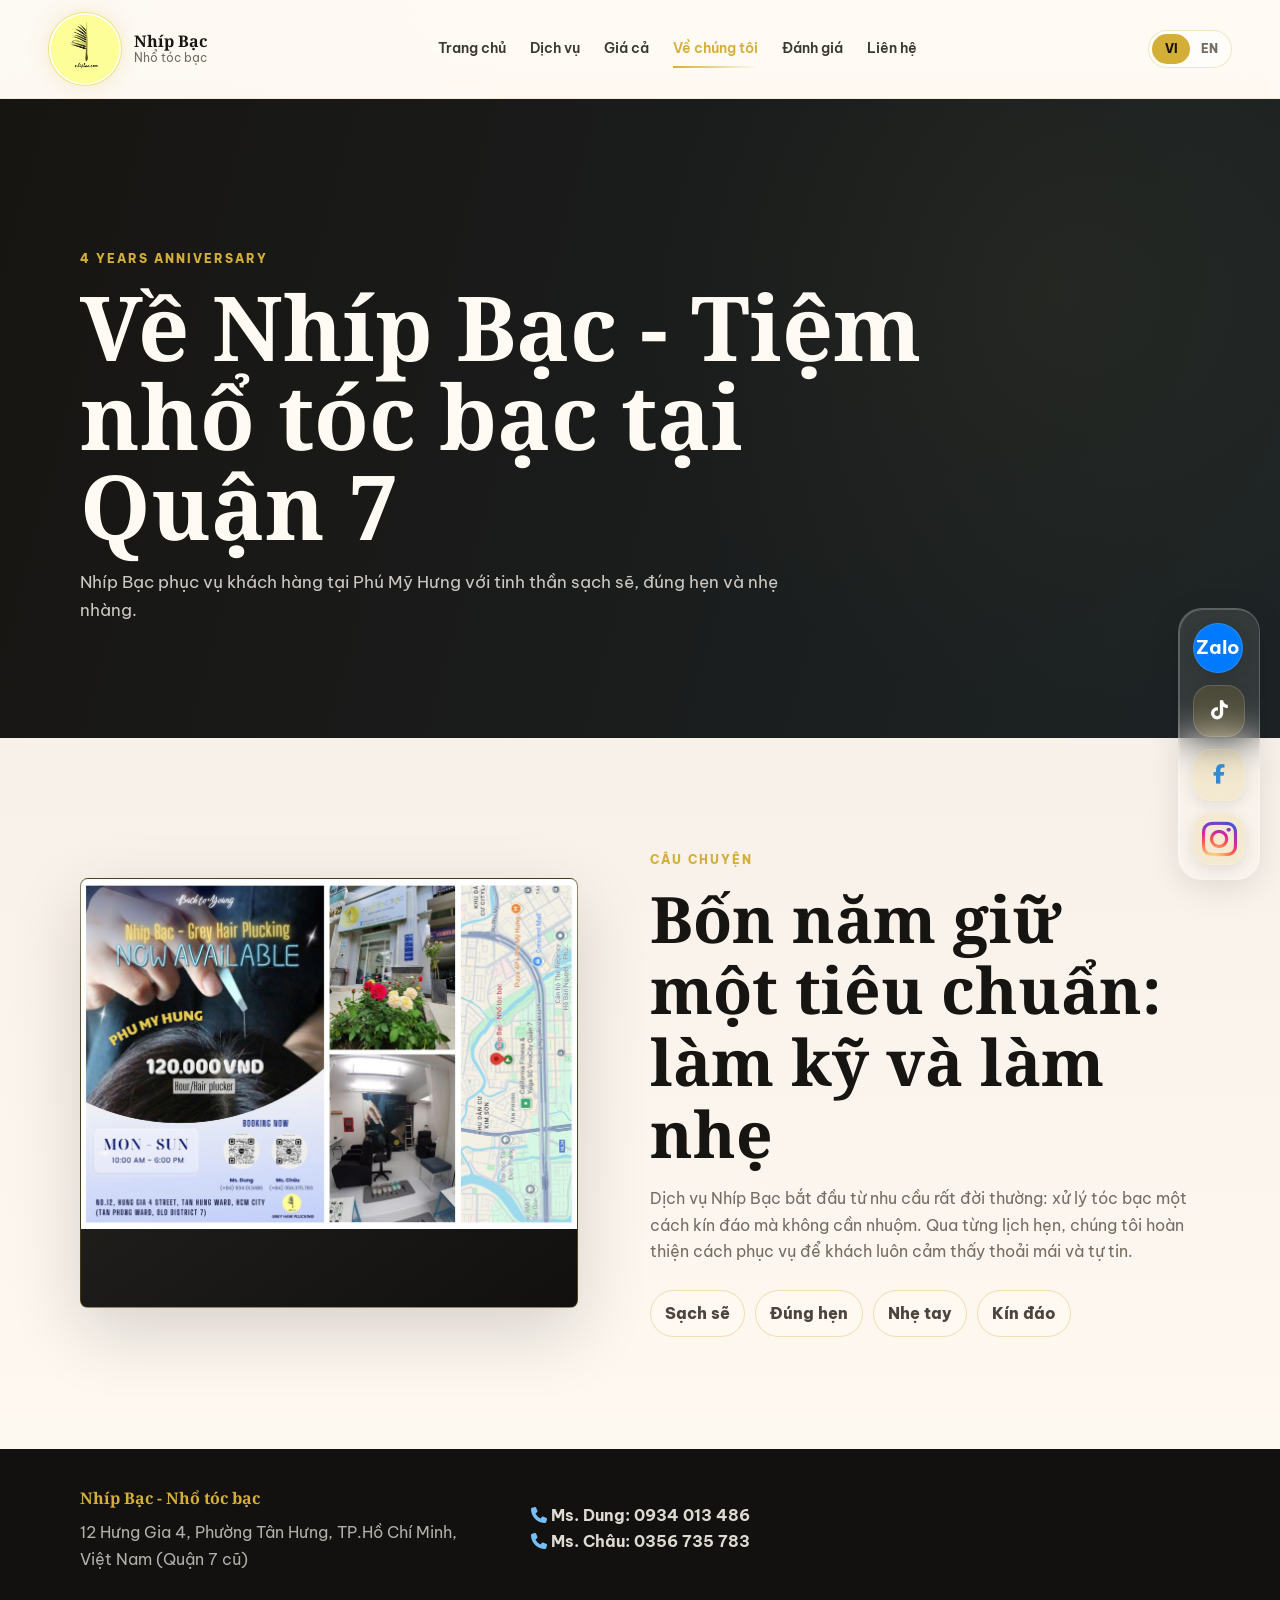
==== about.html @ fa234e80 "add technical SEO Foudation" ====
<!DOCTYPE html>
<html lang="vi">
  <head>
    <meta charset="UTF-8" />
    <meta name="viewport" content="width=device-width, initial-scale=1.0" />
    <title>Nhíp Bạc - Tiệm nhổ tóc bạc tại Phú Mỹ Hưng</title>
    <link rel="icon" type="image/jpg" href="./assets/nhip-bac-images/logo.jpg">

    <meta name="description" content="Câu chuyện 4 năm của Nhíp Bạc - Grey Hair Plucking tại Phú Mỹ Hưng, Quận 7." />
    <link rel="canonical" href="https://nhipbac.com/about.html" />
    <meta property="og:type" content="website" /><meta property="og:locale" content="vi_VN" /><meta property="og:title" content="Nhíp Bạc - Tiệm nhổ tóc bạc tại Phú Mỹ Hưng" /><meta property="og:description" content="Tìm hiểu về Nhíp Bạc, tiệm nhổ tóc bạc thủ công, riêng tư và nhẹ nhàng tại Quận 7." /><meta property="og:url" content="https://nhipbac.com/about.html" /><meta property="og:image" content="https://nhipbac.com/assets/nhip-bac-images/4-nam-nhip-bac.jpg" /><meta name="twitter:card" content="summary_large_image" />
    <link rel="preconnect" href="https://fonts.googleapis.com" />
    <link rel="preconnect" href="https://fonts.gstatic.com" crossorigin />
    <link href="https://fonts.googleapis.com/css2?family=Be+Vietnam+Pro:wght@400;500;600;700;800&family=Noto+Serif:wght@600;700;800&display=swap" rel="stylesheet" />
    <link rel="stylesheet" href="assets/css/styles.css" />
    <link
      rel="stylesheet"
      href="https://cdnjs.cloudflare.com/ajax/libs/font-awesome/6.5.2/css/all.min.css"
      >

  </head>
  <body data-page="about">
    <header class="site-header">
      <a class="brand" href="index.html"><img class="brand-logo" src="assets/nhip-bac-images/logo.jpg" alt="Nhíp Bạc logo" /><span><strong>Nhíp Bạc</strong><small data-i18n data-vi="Nhổ tóc bạc" data-en="Grey Hair Plucking">Nhổ tóc bạc</small></span></a>
      <nav class="site-nav" id="siteNav"><a href="index.html" data-i18n data-vi="Trang chủ" data-en="Home">Trang chủ</a><a href="services.html" data-i18n data-vi="Dịch vụ" data-en="Services">Dịch vụ</a><a href="pricing.html" data-i18n data-vi="Giá cả" data-en="Pricing">Giá cả</a><a href="about.html" data-i18n data-vi="Về chúng tôi" data-en="About">Về chúng tôi</a><a href="reviews.html" data-i18n data-vi="Đánh giá" data-en="Reviews">Đánh giá</a><a href="contact.html" data-i18n data-vi="Liên hệ" data-en="Contact">Liên hệ</a></nav>
      <div class="header-actions"><div class="language-switch"><button class="lang-btn is-active" type="button" data-lang="vi">VI</button><button class="lang-btn" type="button" data-lang="en">EN</button></div><button class="nav-toggle" type="button" aria-label="Open menu" aria-expanded="false" aria-controls="siteNav"><span></span><span></span><span></span></button></div>
    </header>
    <main>
      <section class="page-hero">
        <div class="container reveal">
          <p class="eyebrow">4 Years Anniversary</p>
          <h1 data-i18n data-vi="Về Nhíp Bạc - Tiệm nhổ tóc bạc tại Quận 7" data-en="About Nhip Bac - Grey hair plucking in District 7">Về Nhíp Bạc - Tiệm nhổ tóc bạc tại Quận 7</h1>
          <p data-i18n data-vi="Nhíp Bạc phục vụ khách hàng tại Phú Mỹ Hưng với tinh thần sạch sẽ, đúng hẹn và nhẹ nhàng." data-en="Nhip Bac serves guests in Phu My Hung with cleanliness, punctuality and a gentle touch.">Nhíp Bạc phục vụ khách hàng tại Phú Mỹ Hưng với tinh thần sạch sẽ, đúng hẹn và nhẹ nhàng.</p>
        </div>
      </section>
      <section class="section">
        <div class="container story-grid">
          <figure class="salon-visual reveal">
            <img src="assets/nhip-bac-images/location.jpg" loading="lazy" alt="Không gian và vị trí Nhíp Bạc tại Hùng Gia 4" />
            <div class="shine-line"></div>
          </figure>
          <div class="reveal">
            <p class="eyebrow" data-i18n data-vi="Câu chuyện" data-en="Our Story">Câu chuyện</p>
            <h2 data-i18n data-vi="Bốn năm giữ một tiêu chuẩn: làm kỹ và làm nhẹ" data-en="Four years with one standard: careful and gentle">Bốn năm giữ một tiêu chuẩn: làm kỹ và làm nhẹ</h2>
            <p data-i18n data-vi="Dịch vụ Nhíp Bạc bắt đầu từ nhu cầu rất đời thường: xử lý tóc bạc một cách kín đáo mà không cần nhuộm. Qua từng lịch hẹn, chúng tôi hoàn thiện cách phục vụ để khách luôn cảm thấy thoải mái và tự tin." data-en="Nhip Bac began from a simple need: discreetly removing grey hair without dyeing. Appointment by appointment, we refined the service so guests feel comfortable and confident.">Dịch vụ Nhíp Bạc bắt đầu từ nhu cầu rất đời thường: xử lý tóc bạc một cách kín đáo mà không cần nhuộm. Qua từng lịch hẹn, chúng tôi hoàn thiện cách phục vụ để khách luôn cảm thấy thoải mái và tự tin.</p>
            <div class="commitments">
              <span data-i18n data-vi="Sạch sẽ" data-en="Clean">Sạch sẽ</span>
              <span data-i18n data-vi="Đúng hẹn" data-en="On time">Đúng hẹn</span>
              <span data-i18n data-vi="Nhẹ tay" data-en="Gentle">Nhẹ tay</span>
              <span data-i18n data-vi="Kín đáo" data-en="Discreet">Kín đáo</span>
            </div>
          </div>
        </div>
      </section>
    </main>
    <footer class="site-footer">
      <div class="container footer-grid">
        <div>
          <strong>Nhíp Bạc - Nhổ tóc bạc</strong>
          <p 
          data-i18n
          data-vi="12 Hưng Gia 4, Phường Tân Hưng, TP.Hồ Chí Minh, Việt Nam (Quận 7 cũ)"
          data-en="No.12 Hung Gia 4 Street, Tan Hung Ward, Ho Chi Minh City, Viet Nam"
          >12 Hưng Gia 4, Phường Tân Hưng, TP.Hồ Chí Minh, Việt Nam (Quận 7 cũ)</p>
        </div>
        <div>
          <a href="tel:0934013486">
            <i class="fa-solid fa-phone" style="color: rgb(116, 192, 252);"></i> Ms. Dung: 0934 013 486
          </a><a href="tel:0356735783">
            <i class="fa-solid fa-phone" style="color: rgb(116, 192, 252);"></i> Ms. Châu: 0356 735 783</a>
          </div>
        </div>
      </footer>
  
    <!-- Icon floating dock -->
    <div class="social-floating-dock">
      <a class="dock-item"
          href="https://zalo.me/0934013486"
          target="_blank"
          rel="noopener"
          aria-label="Zalo"
          style="
            background-color: #007AFF;
            color: white;
            border-radius: 50%;
            width: 50px;
            height: 50px;
            display: flex;
            align-items: center;
            justify-content: center;
            font-weight: bold;">
          <span>Zalo</span>
          <span class="dock-label">Zalo</span>
      </a>

      <a class="dock-item" href="https://tiktok.com/@nhipbac" target="_blank" rel="noopener" aria-label="TikTok">
        <i class="fa-brands fa-tiktok"></i>
        <span class="dock-label">TikTok</span>
      </a>
      <a class="dock-item" href="https://facebook.com/nhipbac" target="_blank" rel="noopener" aria-label="Facebook">
        <i class="fa-brands fa-facebook-f" style="color: rgb(53, 138, 207);"></i>
        <span class="dock-label">Facebook</span>
      </a>
      <a class="dock-item" href="https://instagram.com/nhipbac" target="_blank" rel="noopener" aria-label="Instagram">
        <i class="fa-brands fa-instagram insta-icon"></i>

        <style>
        .insta-icon {
          font-size: 40px;
          background: radial-gradient(circle at 30% 107%,
            #fdf497 0%,
            #fdf497 5%,
            #fd5949 45%,
            #d6249f 60%,
            #285AEB 90%);
            
          -webkit-background-clip: text;
          -webkit-text-fill-color: transparent;
        }
        </style>
        <span class="dock-label">Instagram</span>
      </a>
    </div>

    <script src="assets/js/seo-schema.js" defer></script><script src="assets/js/main.js" defer></script>
    <script src="https://cdn.jsdelivr.net/npm/gsap@3/dist/gsap.min.js"></script>
  </body>
</html>
---- assets/css/styles.css ----
:root {
  --gold: #d4af37;
  --gold-bright: #e8b923;
  --cream: #f8f1e9;
  --ivory: #fffaf3;
  --ink: #171512;
  --charcoal: #282521;
  --muted: #746d63;
  --blue: #dceaf2;
  --line: rgba(212, 175, 55, 0.28);
  --shadow: 0 24px 70px rgba(23, 21, 18, 0.16);
  --radius: 8px;
}

* {
  box-sizing: border-box;
}

html {
  scroll-behavior: smooth;
}

body {
  margin: 0;
  color: var(--ink);
  background:
    radial-gradient(circle at top left, rgba(220, 234, 242, 0.62), transparent 34rem),
    linear-gradient(180deg, #fffaf3 0%, var(--cream) 48%, #fffaf3 100%);
  font-family: "Be Vietnam Pro", system-ui, -apple-system, BlinkMacSystemFont, "Segoe UI", sans-serif;
  line-height: 1.65;
}

body.nav-open {
  overflow: hidden;
}

a {
  color: inherit;
  text-decoration: none;
}

img,
iframe {
  max-width: 100%;
}

button,
input,
select,
textarea {
  font: inherit;
}

.container {
  width: min(1120px, calc(100% - 32px));
  margin: 0 auto;
}

.site-header {
  position: sticky;
  top: 0;
  z-index: 50;
  display: flex;
  align-items: center;
  justify-content: space-between;
  gap: 18px;
  min-height: 76px;
  padding: 12px clamp(16px, 4vw, 48px);
  border-bottom: 1px solid rgba(212, 175, 55, 0.18);
  background: rgba(255, 250, 243, 0.88);
  backdrop-filter: blur(18px);
}

.brand {
  display: inline-flex;
  align-items: center;
  gap: 12px;
  min-width: max-content;
}

.brand-logo,
.brand-mark {
  width: 74px;
  height: 74px;
  border: 1px solid var(--line);
  border-radius: 50%;
  box-shadow: 0 0 22px rgba(212, 175, 55, 0.2);
}

.brand-logo {
  display: block;
  object-fit: cover;
  object-position: center;
  background: #fbf58a;
  position: relative;
  cursor: crosshair;
}

.magnifier-lens {
  position: fixed;
  width: 120px;
  height: 120px;
  border: 2px solid rgba(212, 175, 55, 0.6);
  border-radius: 50%;
  background-size: 264px 264px;
  background-repeat: no-repeat;
  pointer-events: none;
  z-index: 150;
  box-shadow: 0 0 20px rgba(212, 175, 55, 0.4), inset 0 0 20px rgba(0, 0, 0, 0.2);
  opacity: 0;
  transition: opacity 0.2s ease;
  backdrop-filter: blur(0.5px);
}

.magnifier-lens.active {
  opacity: 1;
}

.brand-mark {
  display: grid;
  place-items: center;
  color: var(--gold);
  background: linear-gradient(145deg, #282521, #0f0e0d);
  font-family: "Noto Serif", serif;
  font-size: 0.8rem;
  font-weight: 700;
}

.brand strong {
  display: block;
  font-family: "Noto Serif", serif;
  font-size: 1rem;
  line-height: 1.1;
}

.brand small {
  display: block;
  color: var(--muted);
  font-size: 0.76rem;
  line-height: 1.2;
}

.site-nav {
  display: flex;
  align-items: center;
  justify-content: center;
  gap: clamp(12px, 2vw, 24px);
  flex: 1;
}

.site-nav a {
  position: relative;
  color: #3b3731;
  font-size: 0.9rem;
  font-weight: 600;
  white-space: nowrap;
}

.site-nav a::after {
  position: absolute;
  left: 0;
  bottom: -7px;
  width: 0;
  height: 2px;
  content: "";
  background: linear-gradient(90deg, var(--gold), transparent);
  transition: width 0.22s ease;
}

.site-nav a.is-active {
  color: var(--gold);
}

.site-nav a:hover::after,
.site-nav a.is-active::after {
  width: 100%;
}

.header-actions {
  display: flex;
  align-items: center;
  gap: 10px;
}

.language-switch {
  display: inline-flex;
  padding: 3px;
  border: 1px solid rgba(212, 175, 55, 0.3);
  border-radius: 999px;
  background: rgba(255, 255, 255, 0.58);
}

.lang-btn {
  min-width: 38px;
  min-height: 30px;
  border: 0;
  border-radius: 999px;
  color: var(--muted);
  background: transparent;
  cursor: pointer;
  font-size: 0.78rem;
  font-weight: 800;
}

.lang-btn.is-active {
  color: var(--ink);
  background: var(--gold);
}

.nav-toggle {
  display: none;
  width: 42px;
  height: 42px;
  place-items: center;
  border: 1px solid rgba(212, 175, 55, 0.35);
  border-radius: 50%;
  background: rgba(255, 250, 243, 0.8);
  cursor: pointer;
}

.nav-toggle span {
  display: block;
  width: 18px;
  height: 2px;
  margin: 3px auto;
  background: var(--ink);
  transition: transform 0.2s ease, opacity 0.2s ease;
}

.hero {
  position: relative;
  display: grid;
  min-height: calc(100svh - 76px);
  place-items: center;
  overflow: hidden;
  padding: clamp(72px, 12vw, 132px) 16px 84px;
  color: var(--ivory);
  background:
    linear-gradient(110deg, rgba(18, 17, 15, 0.92) 0%, rgba(36, 31, 24, 0.76) 45%, rgba(19, 28, 34, 0.72) 100%),
    radial-gradient(circle at 50% 20%, rgba(232, 185, 35, 0.2), transparent 34rem),
    #171512;
  isolation: isolate;
}

.hero::before {
  position: absolute;
  inset: 5%;
  z-index: -1;
  content: "";
  border: 1px solid rgba(212, 175, 55, 0.18);
  border-radius: 50%;
  transform: rotateX(68deg) rotateZ(-18deg);
  box-shadow: inset 0 0 80px rgba(212, 175, 55, 0.12);
}

.hero-canvas {
  position: absolute;
  inset: 0;
  width: 100%;
  height: 100%;
  opacity: 0.78;
}

.hero-content {
  position: relative;
  z-index: 3;
  width: min(720px, 100%);
  margin-right: min(34vw, 430px);
  text-align: left;
}

.eyebrow {
  margin: 0 0 12px;
  color: var(--gold);
  font-size: 0.78rem;
  font-weight: 800;
  letter-spacing: 0.16em;
  text-transform: uppercase;
}

.hero h1,
.page-hero h1 {
  margin: 0;
  font-family: "Noto Serif", serif;
  font-weight: 700;
  line-height: 1;
}

.hero h1 {
  font-size: clamp(4rem, 13vw, 11rem);
  text-shadow: 0 0 32px rgba(232, 185, 35, 0.25);
}

.hero-kicker {
  margin: 8px 0 0;
  color: var(--blue);
  font-family: "Noto Serif", serif;
  font-size: clamp(1.3rem, 3vw, 2.25rem);
}

.hero-copy {
  max-width: 650px;
  margin: 22px auto 0;
  color: rgba(255, 250, 243, 0.86);
  font-size: clamp(1rem, 2vw, 1.2rem);
}

.hero-actions,
.cta-inner {
  display: flex;
  flex-wrap: wrap;
  align-items: center;
  justify-content: center;
  gap: 14px;
  margin-top: 30px;
}

.hero .hero-actions {
  justify-content: flex-start;
}

.hero-poster {
  position: absolute;
  right: clamp(18px, 6vw, 86px);
  bottom: clamp(28px, 7vw, 86px);
  z-index: 2;
  width: min(32vw, 360px);
  margin: 0;
  border: 1px solid rgba(232, 185, 35, 0.35);
  border-radius: var(--radius);
  overflow: hidden;
  background: #11100f;
  box-shadow: 0 26px 80px rgba(0, 0, 0, 0.42), 0 0 44px rgba(212, 175, 55, 0.16);
  transform: rotate(2deg);
}

.hero-poster img {
  display: block;
  width: 100%;
  aspect-ratio: 3 / 4.2;
  object-fit: cover;
  object-position: center top;
}

.btn {
  display: inline-flex;
  align-items: center;
  justify-content: center;
  min-height: 48px;
  padding: 0 22px;
  border: 1px solid transparent;
  border-radius: 999px;
  cursor: pointer;
  font-weight: 800;
  transition: transform 0.22s ease, box-shadow 0.22s ease, background 0.22s ease;
}

.btn:hover {
  transform: translateY(-2px);
}

.btn-primary {
  color: #171512;
  background: linear-gradient(135deg, #f5d767, var(--gold), #b88a19);
  box-shadow: 0 14px 34px rgba(212, 175, 55, 0.28);
}

.btn-ghost {
  color: var(--ivory);
  border-color: rgba(248, 241, 233, 0.32);
  background: rgba(255, 255, 255, 0.08);
}

.btn-ghost.dark {
  color: var(--ink);
  border-color: rgba(23, 21, 18, 0.18);
  background: rgba(255, 255, 255, 0.5);
}

.hero-orbit {
  position: absolute;
  inset: auto 8% 8% auto;
  width: min(42vw, 440px);
  aspect-ratio: 1;
  perspective: 1000px;
  pointer-events: none;
}

.tweezer {
  position: absolute;
  left: 42%;
  top: 10%;
  width: 18px;
  height: 72%;
  border-radius: 999px;
  background: linear-gradient(90deg, #fff4c2, var(--gold), #74520b);
  box-shadow: 0 0 28px rgba(232, 185, 35, 0.38);
  transform-origin: 50% 100%;
  animation: tweezerFloat 7s ease-in-out infinite;
}

.tweezer-a {
  transform: rotateZ(-16deg) rotateY(28deg);
}

.tweezer-b {
  transform: rotateZ(16deg) rotateY(-28deg);
  animation-delay: -1.8s;
}

.pearl {
  position: absolute;
  width: 10px;
  height: 10px;
  border-radius: 50%;
  background: var(--blue);
  box-shadow: 0 0 24px rgba(220, 234, 242, 0.72);
  animation: glintDrift 5s ease-in-out infinite;
}

.pearl-one {
  right: 18%;
  top: 24%;
}

.pearl-two {
  right: 54%;
  bottom: 16%;
  animation-delay: -2s;
}

@keyframes tweezerFloat {
  0%,
  100% {
    translate: 0 0;
  }
  50% {
    translate: 0 -18px;
  }
}

@keyframes glintDrift {
  0%,
  100% {
    transform: translate3d(0, 0, 0) scale(1);
    opacity: 0.55;
  }
  50% {
    transform: translate3d(14px, -18px, 36px) scale(1.4);
    opacity: 1;
  }
}

.section,
.anniversary-section,
.cta-section {
  padding: clamp(64px, 10vw, 112px) 0;
}

.section-heading {
  max-width: 700px;
  margin-bottom: 34px;
}

h2,
h3 {
  margin: 0 0 14px;
  color: var(--ink);
  font-family: "Noto Serif", serif;
  line-height: 1.12;
}

h2 {
  font-size: clamp(2rem, 5vw, 4rem);
}

h3 {
  font-size: clamp(1.25rem, 2.2vw, 1.75rem);
}

p {
  color: var(--muted);
}

.anniversary-section {
  background:
    linear-gradient(90deg, rgba(23, 21, 18, 0.96), rgba(42, 36, 27, 0.92)),
    var(--ink);
  color: var(--ivory);
}

.anniversary-grid {
  display: grid;
  grid-template-columns: minmax(130px, 260px) 1fr;
  gap: clamp(28px, 7vw, 80px);
  align-items: center;
}

.anniversary-grid h2,
.anniversary-grid p {
  color: var(--ivory);
}

.poster-frame {
  margin: 0;
  border: 1px solid rgba(232, 185, 35, 0.32);
  border-radius: var(--radius);
  overflow: hidden;
  background: #11100f;
  /* Radial Glow - multi-layer effect */
  box-shadow: 
    0 0 30px rgba(212, 175, 55, 0.4),
    0 0 60px rgba(212, 175, 55, 0.25),
    0 0 100px rgba(212, 175, 55, 0.15),
    0 24px 80px rgba(0, 0, 0, 0.34);
  cursor: pointer;
  transition: transform 0.3s ease, box-shadow 0.3s ease;
  position: relative;
  animation: posterFloat 3s ease-in-out infinite;
  filter: drop-shadow(0 0 20px rgba(212, 175, 55, 0.2));
}

.poster-frame::before {
  content: '';
  position: absolute;
  top: 0;
  left: -100%;
  width: 100%;
  height: 100%;
  background: linear-gradient(
    90deg,
    transparent,
    rgba(255, 255, 255, 0.15),
    transparent
  );
  animation: posterShimmer 3s ease-in-out infinite;
  pointer-events: none;
  z-index: 1;
}

/* Rim Light Effect */
.poster-frame::after {
  content: '';
  position: absolute;
  top: 0;
  left: 0;
  right: 0;
  bottom: 0;
  border-radius: var(--radius);
  background: radial-gradient(
    ellipse 100% 50% at 50% 0%,
    rgba(255, 255, 255, 0.15),
    rgba(212, 175, 55, 0.1) 30%,
    transparent 70%
  );
  pointer-events: none;
  z-index: 2;
  animation: rimLightFlicker 4s ease-in-out infinite;
}

.poster-frame:hover {
  transform: scale(1.02);
  box-shadow: 
    0 0 40px rgba(212, 175, 55, 0.6),
    0 0 80px rgba(212, 175, 55, 0.35),
    0 0 120px rgba(212, 175, 55, 0.2),
    0 32px 100px rgba(0, 0, 0, 0.45);
  filter: drop-shadow(0 0 30px rgba(212, 175, 55, 0.35));
}

.poster-frame img {
  display: block;
  width: 100%;
  aspect-ratio: 3 / 4.2;
  object-fit: cover;
  object-position: center top;
  cursor: pointer;
  position: relative;
  z-index: 0;
}

@keyframes posterFloat {
  0%, 100% {
    transform: translateY(0px);
  }
  50% {
    transform: translateY(-8px);
  }
}

@keyframes posterShimmer {
  0% {
    left: -100%;
  }
  50% {
    left: 100%;
  }
  100% {
    left: 100%;
  }
}

@keyframes rimLightFlicker {
  0%, 100% {
    opacity: 0.8;
  }
  50% {
    opacity: 1;
  }
}

/* Poster lightbox modal */
.poster-modal {
  position: fixed;
  inset: 0;
  background: rgba(0, 0, 0, 0.85);
  display: none;
  align-items: center;
  justify-content: center;
  z-index: 100;
  padding: 20px;
  animation: fadeIn 0.3s ease;
}

.poster-modal.active {
  display: flex;
}

.poster-modal img {
  max-width: 90vw;
  max-height: 90vh;
  object-fit: contain;
  border-radius: 12px;
  animation: slideUp 0.3s ease;
}

.poster-modal-close {
  position: absolute;
  top: 24px;
  right: 24px;
  width: 40px;
  height: 40px;
  background: rgba(255, 255, 255, 0.1);
  border: 1px solid rgba(255, 255, 255, 0.2);
  border-radius: 50%;
  cursor: pointer;
  display: flex;
  align-items: center;
  justify-content: center;
  color: white;
  font-size: 24px;
  transition: all 0.3s ease;
}

.poster-modal-close:hover {
  background: rgba(255, 255, 255, 0.2);
  transform: rotate(90deg);
}

@keyframes fadeIn {
  from {
    opacity: 0;
  }
  to {
    opacity: 1;
  }
}

@keyframes slideUp {
  from {
    transform: translateY(20px);
    opacity: 0;
  }
  to {
    transform: translateY(0);
    opacity: 1;
  }
}

.card-grid {
  display: grid;
  gap: 22px;
}

.card-grid.two {
  grid-template-columns: repeat(2, minmax(0, 1fr));
}

.card-grid.three {
  grid-template-columns: repeat(3, minmax(0, 1fr));
}

.service-card,
.review-card,
.pricing-card,
.detail-panel,
.booking-form,
.contact-panel {
  border: 1px solid rgba(212, 175, 55, 0.24);
  border-radius: var(--radius);
  background: rgba(255, 250, 243, 0.78);
  box-shadow: var(--shadow);
}

.service-card,
.review-card {
  min-height: 270px;
  padding: clamp(22px, 4vw, 34px);
}

.service-card {
  overflow: hidden;
  transform-style: preserve-3d;
}

.card-photo {
  display: block;
  width: calc(100% + clamp(44px, 8vw, 68px));
  max-width: none;
  height: 220px;
  margin: calc(clamp(22px, 4vw, 34px) * -1) calc(clamp(22px, 4vw, 34px) * -1) 24px;
  object-fit: cover;
  object-position: center top;
}

.service-card p,
.review-card p {
  margin-bottom: 22px;
}

.service-card strong {
  color: var(--gold);
  font-size: 1.05rem;
}

.card-icon {
  display: inline-grid;
  min-width: 46px;
  min-height: 46px;
  margin-bottom: 18px;
  place-items: center;
  border: 1px solid rgba(212, 175, 55, 0.4);
  border-radius: 50%;
  color: var(--gold);
  font-family: "Noto Serif", serif;
  font-weight: 800;
}

.soft-band {
  background:
    linear-gradient(120deg, rgba(220, 234, 242, 0.58), rgba(248, 241, 233, 0.78)),
    #edf5f8;
}

.split {
  display: grid;
  grid-template-columns: 0.9fr 1.1fr;
  gap: clamp(28px, 6vw, 72px);
  align-items: center;
}

.review-carousel {
  position: relative;
  min-height: 270px;
  padding: clamp(28px, 5vw, 48px);
  border-left: 2px solid var(--gold);
  background: rgba(255, 250, 243, 0.72);
}

.review-slide {
  position: absolute;
  inset: clamp(28px, 5vw, 48px);
  margin: 0;
  opacity: 0;
  transform: translateY(18px);
  transition: opacity 0.35s ease, transform 0.35s ease;
}

.review-slide.is-active {
  opacity: 1;
  transform: translateY(0);
}

.review-slide p {
  margin: 0 0 18px;
  color: var(--ink);
  font-family: "Noto Serif", serif;
  font-size: clamp(1.4rem, 3vw, 2.1rem);
  line-height: 1.25;
}

cite {
  color: var(--gold);
  font-style: normal;
  font-weight: 800;
}

.carousel-dots {
  position: absolute;
  left: clamp(28px, 5vw, 48px);
  bottom: 24px;
  display: flex;
  gap: 8px;
}

.carousel-dots span {
  width: 8px;
  height: 8px;
  border-radius: 50%;
  background: rgba(23, 21, 18, 0.28);
}

.carousel-dots span.is-active {
  background: var(--gold);
}

.cta-section {
  color: var(--ivory);
  background:
    linear-gradient(125deg, rgba(23, 21, 18, 0.95), rgba(42, 37, 28, 0.82)),
    #171512;
  text-align: center;
}

.cta-inner {
  flex-direction: column;
  margin-top: 0;
}

.cta-inner h2 {
  max-width: 760px;
  color: var(--ivory);
}

.page-hero {
  padding: clamp(86px, 13vw, 150px) 0 clamp(58px, 8vw, 96px);
  color: var(--ivory);
  background:
    linear-gradient(105deg, rgba(23, 21, 18, 0.93), rgba(31, 40, 43, 0.76)),
    radial-gradient(circle at 82% 30%, rgba(212, 175, 55, 0.22), transparent 26rem),
    #171512;
}

.page-hero h1 {
  max-width: 850px;
  color: var(--ivory);
  font-size: clamp(2.6rem, 7vw, 6.4rem);
}

.page-hero p:not(.eyebrow) {
  max-width: 720px;
  color: rgba(255, 250, 243, 0.78);
  font-size: 1.08rem;
}

.service-detail-list {
  display: grid;
  gap: 24px;
}

.detail-panel {
  padding: clamp(26px, 5vw, 48px);
}

.detail-image {
  float: right;
  width: min(34%, 260px);
  margin: 0 0 20px 28px;
  border: 1px solid rgba(212, 175, 55, 0.28);
  border-radius: var(--radius);
  overflow: hidden;
  box-shadow: 0 18px 46px rgba(23, 21, 18, 0.14);
}

.detail-image img {
  display: block;
  width: 100%;
  aspect-ratio: 3 / 4.2;
  object-fit: cover;
  object-position: center top;
}

.check-list {
  display: grid;
  gap: 12px;
  margin: 24px 0 30px;
  padding: 0;
  list-style: none;
}

.check-list li {
  position: relative;
  padding-left: 28px;
  color: #4d473f;
}

.check-list li::before {
  position: absolute;
  left: 0;
  top: 0.15em;
  color: var(--gold);
  content: "✦";
}

.pricing-wrap {
  display: grid;
  grid-template-columns: 0.85fr 1.15fr;
  gap: 24px;
  align-items: stretch;
}

.pricing-card {
  padding: clamp(28px, 5vw, 46px);
}

.pricing-card.featured {
  color: var(--ivory);
  background:
    linear-gradient(145deg, rgba(23, 21, 18, 0.98), rgba(45, 39, 29, 0.94)),
    var(--ink);
}

.pricing-card.featured h2,
.pricing-card.featured p {
  color: var(--ivory);
}

.price {
  margin: 20px 0;
  color: var(--gold);
  font-family: "Noto Serif", serif;
  font-size: clamp(2.8rem, 7vw, 4.8rem);
  font-weight: 700;
  line-height: 1;
}

.price span {
  display: block;
  margin-top: 8px;
  color: rgba(255, 250, 243, 0.8);
  font-family: "Be Vietnam Pro", sans-serif;
  font-size: 0.96rem;
}

.price-table {
  display: grid;
  border: 1px solid rgba(212, 175, 55, 0.24);
  border-radius: var(--radius);
  overflow: hidden;
  background: rgba(255, 250, 243, 0.76);
  box-shadow: var(--shadow);
}

.table-row {
  display: grid;
  grid-template-columns: 1fr auto;
  gap: 18px;
  align-items: center;
  padding: 22px clamp(18px, 4vw, 34px);
  border-bottom: 1px solid rgba(212, 175, 55, 0.18);
}

.table-row:last-child {
  border-bottom: 0;
}

.table-row.head {
  color: var(--ivory);
  background: var(--ink);
  font-weight: 800;
}

.story-grid,
.contact-grid {
  display: grid;
  grid-template-columns: 0.95fr 1.05fr;
  gap: clamp(28px, 6vw, 72px);
  align-items: center;
}

.salon-visual {
  position: relative;
  min-height: 430px;
  margin: 0;
  overflow: hidden;
  border: 1px solid rgba(212, 175, 55, 0.25);
  border-radius: var(--radius);
  background:
    linear-gradient(180deg, rgba(220, 234, 242, 0.44), transparent 45%),
    linear-gradient(145deg, #2b2824, #11100f);
  box-shadow: var(--shadow);
}

.salon-visual img,
.contact-photo {
  display: block;
  width: 100%;
  height: 100%;
  object-fit: cover;
  object-position: center;
}

.shine-line {
  position: absolute;
  left: -18%;
  top: 0;
  width: 18%;
  height: 120%;
  background: linear-gradient(90deg, transparent, rgba(255, 255, 255, 0.22), transparent);
  transform: rotate(18deg);
  animation: shineSweep 6s ease-in-out infinite;
}

@keyframes shineSweep {
  0%,
  22% {
    left: -18%;
  }
  58%,
  100% {
    left: 118%;
  }
}

.commitments {
  display: flex;
  flex-wrap: wrap;
  gap: 10px;
  margin-top: 26px;
}

.commitments span {
  padding: 9px 14px;
  border: 1px solid rgba(212, 175, 55, 0.35);
  border-radius: 999px;
  background: rgba(255, 250, 243, 0.7);
  color: #4b453d;
  font-weight: 800;
}

.booking-form,
.contact-panel {
  padding: clamp(22px, 4vw, 36px);
}

.booking-form {
  display: grid;
  gap: 16px;
}

.booking-form label {
  display: grid;
  gap: 7px;
  color: #39342e;
  font-weight: 800;
}

.booking-form input,
.booking-form select,
.booking-form textarea {
  width: 100%;
  border: 1px solid rgba(23, 21, 18, 0.14);
  border-radius: var(--radius);
  padding: 13px 14px;
  color: var(--ink);
  background: rgba(255, 255, 255, 0.72);
  outline: none;
  transition: border-color 0.2s ease, box-shadow 0.2s ease;
}

.booking-form input:focus,
.booking-form select:focus,
.booking-form textarea:focus {
  border-color: var(--gold);
  box-shadow: 0 0 0 4px rgba(212, 175, 55, 0.13);
}

.contact-panel {
  display: grid;
  gap: 12px;
}

.contact-photo {
  height: 220px;
  border-radius: var(--radius);
  border: 1px solid rgba(212, 175, 55, 0.24);
}

.contact-panel a {
  color: var(--ink);
  font-weight: 800;
}

.qr-code {
  width: 190px;
  height: 190px;
  padding: 10px;
  border: 1px solid rgba(212, 175, 55, 0.32);
  border-radius: var(--radius);
  background: #fff;
}

.qr-codes-row {
  display: flex;
  gap: 20px;
  justify-content: center;
  flex-wrap: wrap;
  margin-top: 24px;
}

.qr-item {
  display: flex;
  flex-direction: column;
  align-items: center;
  gap: 12px;
}

.qr-item p {
  font-size: 0.9rem;
  font-weight: 600;
  margin: 0;
  text-align: center;
}

.map-section iframe {
  display: block;
  width: 100%;
  height: 380px;
  border: 0;
  filter: saturate(0.8) contrast(1.05);
}

.map-section {
  margin-top: 5px;
  padding-top: 40px;
  border-top: 1px solid rgba(212, 175, 55, 0.2);
}

.review-card span {
  display: block;
  margin-bottom: 16px;
  color: var(--gold);
}

.site-footer {
  padding: 36px 0;
  color: rgba(255, 250, 243, 0.8);
  background: #12110f;
}

.footer-grid {
  display: grid;
  grid-template-columns: 1fr auto 1fr;
  align-items: center;
  gap: 40px;
}

.site-footer strong {
  color: var(--gold);
  font-family: "Noto Serif", serif;
}

.site-footer p {
  margin: 8px 0 0;
  color: rgba(255, 250, 243, 0.68);
}

.site-footer a {
  display: block;
  color: rgba(255, 250, 243, 0.86);
  font-weight: 700;
}

.footer-location {
  display: inline-flex;
  align-items: flex-start;
  gap: 10px;

  color: inherit;
  text-decoration: none;

  transition:
    transform .3s ease,
    color .3s ease,
    opacity .3s ease;
}

.footer-location:hover {
  transform: translateY(-2px);
  color: #d4af37;
}


/* Underline the address text inside footer-location */
.footer-location > span:last-child {
  text-decoration: underline;
  text-decoration-thickness: 1px;
  text-decoration-color: var(--gold);
  text-underline-offset: 3px;
}


.location-icon {
  color: #d43a37;
  font-size: 1.2rem;

  animation: pulseLocation 2s infinite;
}

.footer-qr {
  display: flex;
  flex-direction: column;
  align-items: center;
  gap: 4px;
}

.qr-title {
  font-size: 0.9rem;
  font-weight: 800;
  letter-spacing: 0.08em;
  text-transform: uppercase;
  opacity: 0.7;
}

.footer-qr img {
  width: 240px;
  height: 240px;
  margin-top: 30px;
  object-fit: cover;
  border-radius: 20px;
  background: white;
  padding: 10px;
  transition:
    transform 0.4s ease,
    box-shadow 0.4s ease;
}

.footer-qr img:hover {
  transform: scale(1.06);
  box-shadow: 0 16px 40px rgba(255,255,255,0.18);
}

.social-floating-dock {
  position: fixed;
  right: 20px;
  bottom: max(20px, env(safe-area-inset-bottom));
  z-index: 60;
  display: flex;
  flex-direction: column;
  gap: 12px;
  padding: 14px;
  border-radius: 24px;
  background: rgba(255, 255, 255, 0.1);
  backdrop-filter: blur(20px);
  border: 1px solid rgba(255, 255, 255, 0.2);
  box-shadow: 0 8px 32px rgba(0, 0, 0, 0.1), inset 1px 1px 0 rgba(255, 255, 255, 0.2);
  opacity: 0;
  transition: transform 0.55s cubic-bezier(0.32, 0.72, 0, 1), opacity 0.45s ease;
  touch-action: none;
}

.social-floating-dock.hidden {
  transform: translateY(160px);   /* Trượt xuống dưới */
  opacity: 0;
  pointer-events: none;
}


.social-floating-dock.show {
  opacity: 1;
  transform: translateY(0);
}

.dock-item {
  position: relative;
  display: flex;
  align-items: center;
  justify-content: center;
  gap: 10px;
  width: 52px;
  height: 52px;
  border-radius: 18px;
  color: #fff;
  background: rgba(212, 175, 55, 0.15);
  border: 1px solid rgba(255, 255, 255, 0.15);
  transition: all 0.35s cubic-bezier(0.34, 1.56, 0.64, 1);
  cursor: pointer;
  text-decoration: none;
  font-size: 1.2rem;
  box-shadow: 0 4px 15px rgba(0, 0, 0, 0.1);

  opacity: 0;
  transform: scale(0.6) translateY(20px);
  transition: all 0.4s cubic-bezier(0.34, 1.56, 0.64, 1); /* bouncy effect */
}

.dock-item.show {
  opacity: 1;
  transform: scale(1) translateY(0);
}

/* Delay cho từng item */
.social-floating-dock .dock-item:nth-child(1) { transition-delay: 0.3s; }
.social-floating-dock .dock-item:nth-child(2) { transition-delay: 0.5s; }
.social-floating-dock .dock-item:nth-child(3) { transition-delay: 0.7s; }
.social-floating-dock .dock-item:nth-child(4) { transition-delay: 0.9s; }

.dock-item:hover {
  background: rgba(212, 175, 55, 0.3);
  border-color: rgba(255, 255, 255, 0.3);
  transform: scale(1.1) translateX(-8px);
  box-shadow: 0 8px 25px rgba(212, 175, 55, 0.25);
}

.dock-label {
  position: absolute;
  right: 100%;
  margin-right: 12px;
  padding: 6px 12px;
  border-radius: 12px;
  background: rgba(0, 0, 0, 0.6);
  backdrop-filter: blur(12px);
  font-size: 0.85rem;
  font-weight: 600;
  white-space: nowrap;
  opacity: 0;
  pointer-events: none;
  transition: opacity 0.3s ease;
  border: 1px solid rgba(255, 255, 255, 0.1);
}

.dock-label {
  position: absolute;
  right: 100%;
  margin-right: 12px;
  padding: 6px 12px;
  border-radius: 12px;
  background: rgba(0, 0, 0, 0.6);
  backdrop-filter: blur(12px);
  font-size: 0.85rem;
  font-weight: 600;
  white-space: nowrap;
  opacity: 0;
  pointer-events: none;
  transition: opacity 0.3s ease;
  border: 1px solid rgba(255, 255, 255, 0.1);
}

.dock-item:hover .dock-label {
  opacity: 1;
}

.reveal {
  opacity: 0;
  transform: translateY(24px);
  transition: opacity 0.7s ease, transform 0.7s ease;
}

.reveal.is-visible {
  opacity: 1;
  transform: translateY(0);
}

@media (max-width: 980px) {
  .site-nav {
    position: fixed;
    inset: 76px 0 auto 0;
    display: grid;
    gap: 0;
    padding: 18px 24px 28px;
    border-bottom: 1px solid rgba(212, 175, 55, 0.22);
    background: rgba(255, 250, 243, 0.98);
    box-shadow: 0 30px 70px rgba(23, 21, 18, 0.18);
    transform: translateY(-115%);
    transition: transform 0.24s ease;
  }

  .site-nav.is-open {
    transform: translateY(0);
  }

  .site-nav a {
    padding: 14px 0;
    border-bottom: 1px solid rgba(23, 21, 18, 0.08);
  }

  .nav-toggle {
    display: block;
  }

  .nav-open .nav-toggle span:nth-child(1) {
    transform: translateY(5px) rotate(45deg);
  }

  .nav-open .nav-toggle span:nth-child(2) {
    opacity: 0;
  }

  .nav-open .nav-toggle span:nth-child(3) {
    transform: translateY(-5px) rotate(-45deg);
  }

  .card-grid.three,
  .pricing-wrap,
  .story-grid,
  .contact-grid,
  .split {
    grid-template-columns: 1fr;
  }

  .hero-orbit {
    right: -8%;
    bottom: 0;
    opacity: 0.48;
  }

  .hero-content {
    width: min(680px, 100%);
    margin-right: 0;
    text-align: center;
  }

  .hero .hero-actions {
    justify-content: center;
  }

  .hero-poster {
    position: relative;
    right: auto;
    bottom: auto;
    width: min(360px, 78vw);
    margin: 34px auto 0;
    transform: none;
  }

  .detail-image {
    float: none;
    width: min(320px, 100%);
    margin: 0 0 24px;
  }

  .social-floating-dock {
    right: 16px;
    bottom: max(16px, env(safe-area-inset-bottom));
    padding: 12px;
    gap: 10px;
  }

  .dock-item {
    width: 50px;
    height: 50px;
    border-radius: 16px;
    font-size: 1.15rem;
  }
}

@media (max-width: 720px) {
  .site-header {
    min-height: 70px;
    padding-inline: 14px;
  }

  .brand small {
    display: none;
  }

  .language-switch {
    transform: scale(0.94);
    transform-origin: right center;
  }

  .hero {
    min-height: calc(100svh - 70px);
    padding-top: 62px;
  }

  .hero h1 {
    font-size: clamp(3.8rem, 22vw, 6.4rem);
  }

  .card-grid.two,
  .anniversary-grid {
    grid-template-columns: 1fr;
  }

  .poster-frame {
    max-width: 360px;
  }

  .table-row {
    grid-template-columns: 1fr;
    gap: 6px;
  }

  .footer-grid {
    grid-template-columns: 1fr;
    text-align: center;
  }

  .social-floating-dock {
    right: 12px;
    bottom: max(12px, env(safe-area-inset-bottom));
    padding: 10px;
    gap: 8px;
  }

  .dock-item {
    width: 48px;
    height: 48px;
    border-radius: 16px;
    font-size: 1.1rem;
  }

  .dock-label {
    display: none;
  }
}

@media (prefers-reduced-motion: reduce) {
  *,
  *::before,
  *::after {
    scroll-behavior: auto !important;
    animation-duration: 0.001ms !important;
    animation-iteration-count: 1 !important;
    transition-duration: 0.001ms !important;
  }
}

.booking-success-overlay {
  position: fixed;
  z-index: 300;
  inset: 0;
  display: grid;
  place-items: center;
  padding: 22px;
  background: rgba(23, 21, 18, 0.78);
  backdrop-filter: blur(9px);
  animation: success-fade-in 0.35s ease both;
}

.booking-form button[type="submit"].is-loading {
  display: inline-flex;
  align-items: center;
  justify-content: center;
  gap: 9px;
  cursor: wait;
  opacity: 0.82;
}

.booking-form button[type="submit"].is-loading:hover {
  transform: none;
}

.booking-spinner {
  width: 17px;
  height: 17px;
  border: 2px solid rgba(255, 255, 255, 0.45);
  border-top-color: #fff;
  border-radius: 50%;
  animation: booking-spin 0.7s linear infinite;
}

@keyframes booking-spin {
  to { transform: rotate(360deg); }
}

.booking-success-card {
  position: relative;
  width: min(520px, 100%);
  overflow: hidden;
  padding: clamp(30px, 7vw, 58px) clamp(24px, 6vw, 56px);
  border: 1px solid rgba(212, 175, 55, 0.65);
  border-radius: 18px;
  background: linear-gradient(145deg, #fffdf8, #f8f1e9);
  box-shadow: 0 28px 100px rgba(0, 0, 0, 0.35), 0 0 0 8px rgba(212, 175, 55, 0.08);
  text-align: center;
  animation: success-pop 0.55s cubic-bezier(0.22, 1, 0.36, 1) both;
}

.booking-success-card .eyebrow { position: relative; margin-bottom: 12px; }
.booking-success-card h2 { position: relative; margin: 0 0 12px; color: var(--ink); font-family: "Noto Serif", Georgia, serif; font-size: clamp(2rem, 7vw, 3.2rem); line-height: 1.05; }
.booking-success-card p:not(.eyebrow) { position: relative; margin: 0 auto 22px; max-width: 390px; color: var(--muted); }
.success-check { position: relative; display: grid; width: 72px; height: 72px; margin: 0 auto 22px; place-items: center; border-radius: 50%; background: var(--gold); color: #fff; font-size: 2.3rem; font-weight: 800; box-shadow: 0 0 0 10px rgba(212, 175, 55, 0.16), 0 10px 30px rgba(212, 175, 55, 0.35); animation: success-check 0.7s 0.2s ease both; }
.success-summary { position: relative; display: grid; gap: 3px; margin: 0 auto 24px; padding: 12px; border: 1px dashed rgba(23, 21, 18, 0.22); background: rgba(255, 255, 255, 0.52); }
.success-summary span { color: var(--muted); font-size: 0.72rem; text-transform: uppercase; letter-spacing: 0.1em; }
.success-summary strong { color: var(--ink); font-size: 0.9rem; letter-spacing: 0.04em; }
.success-spark { position: absolute; width: 180px; height: 180px; border-radius: 50%; background: radial-gradient(circle, rgba(232, 185, 35, 0.27), transparent 68%); pointer-events: none; }
.success-spark-one { top: -90px; left: -90px; }
.success-spark-two { right: -100px; bottom: -100px; }

@keyframes success-fade-in { from { opacity: 0; } to { opacity: 1; } }
@keyframes success-pop { from { opacity: 0; transform: translateY(18px) scale(0.94); } to { opacity: 1; transform: translateY(0) scale(1); } }
@keyframes success-check { from { opacity: 0; transform: scale(0.5) rotate(-18deg); } to { opacity: 1; transform: scale(1) rotate(0); } }

@media (prefers-reduced-motion: reduce) {
  .booking-success-overlay, .booking-success-card, .success-check { animation: none; }
}

/* Inline booking calendar */
.calendar-field {
  display: grid;
  gap: 8px;
}

.field-label {
  color: #39342e;
  font-weight: 800;
}

.calendar-trigger {
  width: 100%;
  padding: 14px 16px;
  border: 1px solid rgba(23, 21, 18, 0.18);
  border-radius: var(--radius);
  background: rgba(255, 255, 255, 0.72);
  color: var(--ink);
  font-weight: 700;
  text-align: left;
  cursor: pointer;
  transition: border-color 0.2s ease, box-shadow 0.2s ease, background 0.2s ease;
}

.calendar-trigger::after {
  float: right;
  color: var(--gold);
  content: "▾";
}

.calendar-trigger:hover,
.calendar-trigger[aria-expanded="true"] {
  border-color: var(--gold);
  background: #fffdf8;
  box-shadow: 0 0 0 4px rgba(212, 175, 55, 0.13);
}

.booking-calendar {
  display: none;
  width: 100%;
  padding: clamp(16px, 3vw, 24px);
  border: 1px solid rgba(23, 21, 18, 0.14);
  border-radius: var(--radius);
  background: rgba(255, 255, 255, 0.72);
  box-shadow: 0 12px 30px rgba(23, 21, 18, 0.06);
}

.booking-calendar.is-open {
  display: block;
}

.calendar-header {
  display: flex;
  align-items: center;
  justify-content: space-between;
  gap: 12px;
  margin-bottom: 18px;
}

.calendar-month {
  color: var(--ink);
  font-family: "Noto Serif", Georgia, serif;
  font-size: clamp(1.1rem, 3vw, 1.35rem);
  font-weight: 800;
  text-transform: capitalize;
}

.calendar-nav {
  display: flex;
  gap: 6px;
}

.calendar-nav button {
  display: grid;
  width: 38px;
  height: 38px;
  place-items: center;
  border: 1px solid rgba(23, 21, 18, 0.18);
  border-radius: 50%;
  background: transparent;
  color: var(--ink);
  cursor: pointer;
  transition: background 0.2s ease, color 0.2s ease;
}

.calendar-nav button:hover {
  background: var(--ink);
  color: var(--ivory);
}

.calendar-weekdays,
.calendar-grid {
  display: grid;
  grid-template-columns: repeat(7, minmax(0, 1fr));
  gap: 6px;
}

.calendar-weekdays {
  margin-bottom: 6px;
  color: var(--muted);
  font-size: 0.7rem;
  font-weight: 800;
  letter-spacing: 0.06em;
  text-align: center;
  text-transform: uppercase;
}

.calendar-day {
  min-height: clamp(40px, 7vw, 52px);
  border: 1px solid transparent;
  border-radius: 7px;
  background: transparent;
  color: var(--ink);
  cursor: pointer;
  font-weight: 700;
  transition: border-color 0.2s ease, background 0.2s ease, transform 0.2s ease;
}

.calendar-day:hover:not(:disabled) {
  border-color: var(--gold);
  background: rgba(212, 175, 55, 0.12);
  transform: translateY(-1px);
}

.calendar-day.is-today { border-color: rgba(212, 175, 55, 0.55); }
.calendar-day.is-selected { border-color: var(--gold); background: var(--gold); color: #fff; }
.calendar-day.is-outside { color: rgba(116, 109, 99, 0.35); }
.calendar-day:disabled { cursor: not-allowed; opacity: 0.35; }

.calendar-hint {
  margin: 14px 0 0;
  color: var(--muted);
  font-size: 0.78rem;
}

@media (max-width: 480px) {
  .booking-calendar { padding: 14px 10px; }
  .calendar-weekdays, .calendar-grid { gap: 3px; }
  .calendar-day { min-height: 42px; }
}
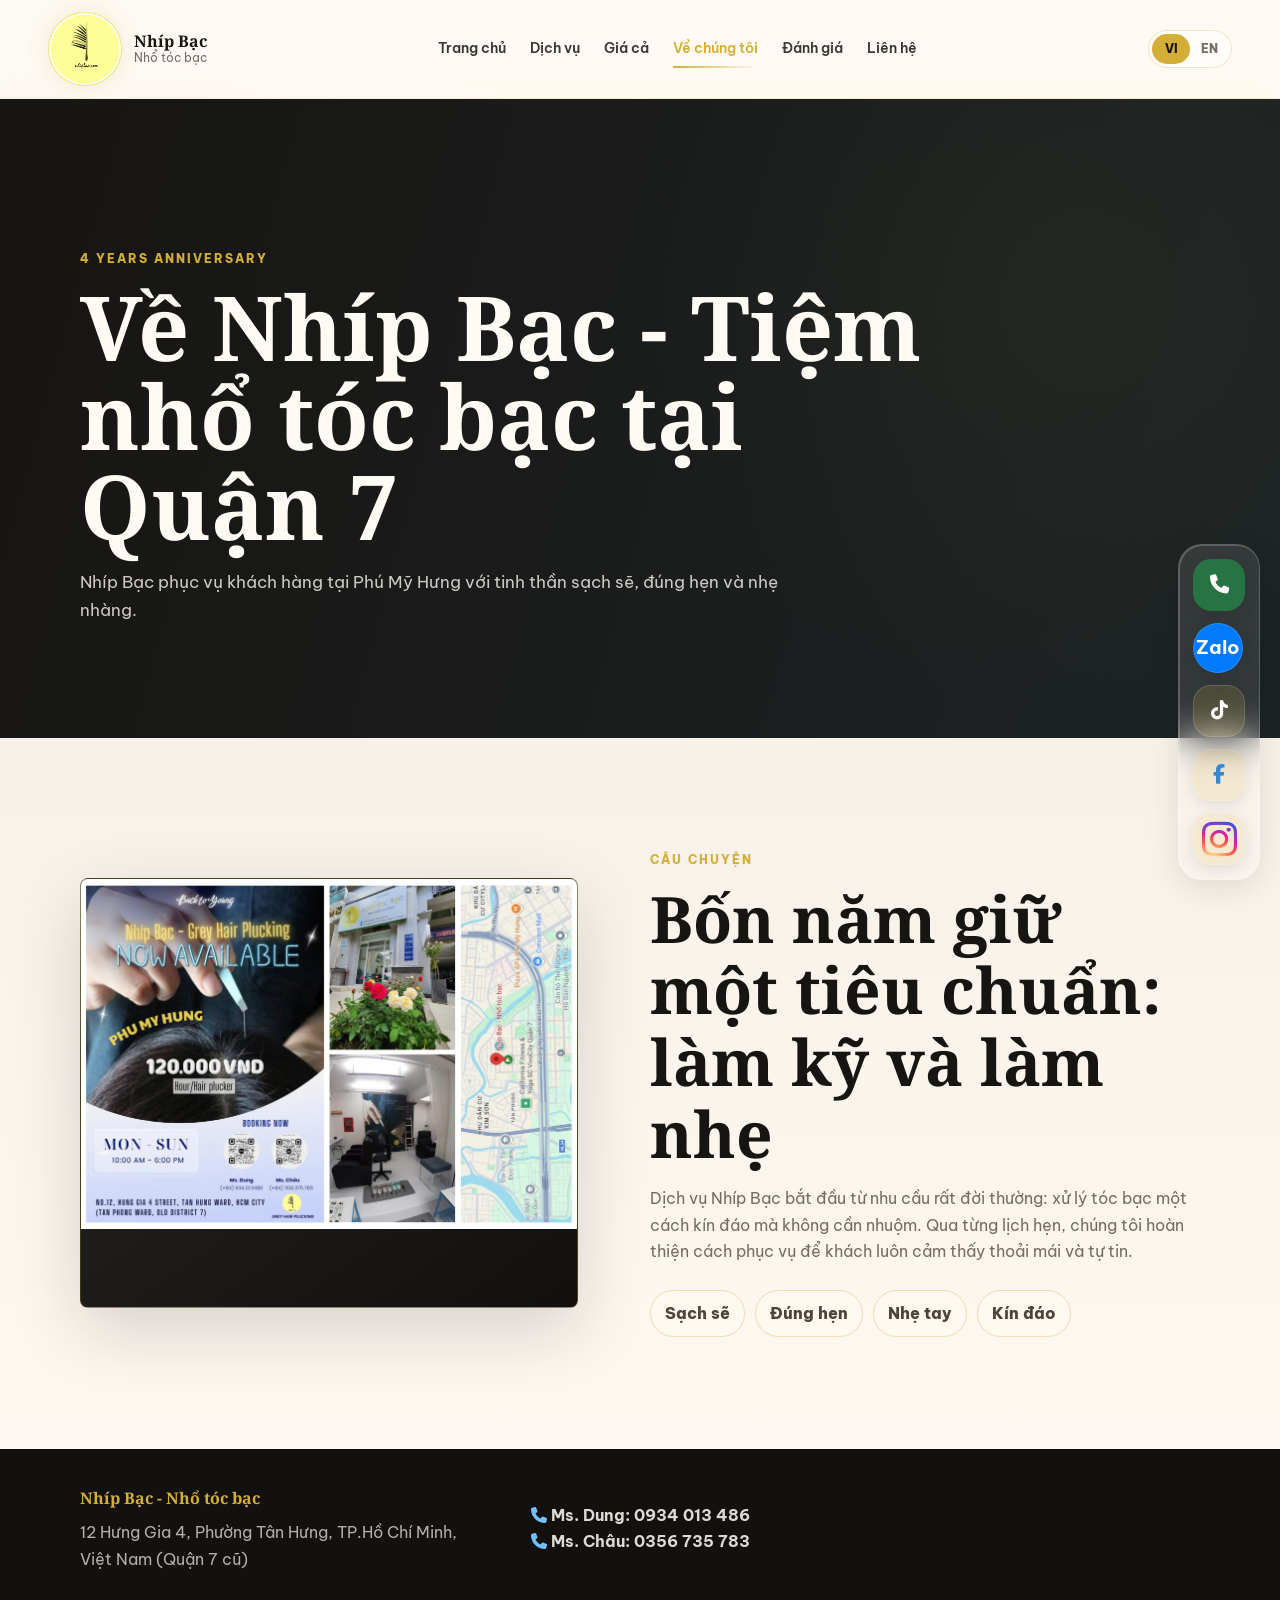
==== commit b11fbe78: "Phone direct to calling" ====
--- a/about.html
+++ b/about.html
@@ -73,7 +73,11 @@
       </footer>
   
     <!-- Icon floating dock -->
-    <div class="social-floating-dock">
+    <div class="social-floating-dock" id="socialDock">
+      <a class="dock-item dock-phone" href="tel:0934013486" data-contact-phone aria-label="Gọi Nhíp Bạc 0934013486">
+        <i class="fa-solid fa-phone" aria-hidden="true"></i>
+        <span class="dock-label">Gọi điện</span>
+      </a>
       <a class="dock-item"
           href="https://zalo.me/0934013486"
           target="_blank"
--- a/assets/css/styles.css
+++ b/assets/css/styles.css
@@ -6,6 +6,8 @@
   --ink: #171512;
   --charcoal: #282521;
   --muted: #746d63;
+  --success: #287344;
+  --success-strong: #1f5f38;
   --blue: #dceaf2;
   --line: rgba(212, 175, 55, 0.28);
   --shadow: 0 24px 70px rgba(23, 21, 18, 0.16);
@@ -289,6 +291,12 @@
 .hero h1 {
   font-size: clamp(4rem, 13vw, 11rem);
   text-shadow: 0 0 32px rgba(232, 185, 35, 0.25);
+}
+
+.hero h1.hero-title {
+  max-width: 620px;
+  font-size: clamp(2.8rem, 6vw, 5.4rem);
+  line-height: 1.08;
 }
 
 .hero-kicker {
@@ -1294,6 +1302,17 @@
   transition: all 0.4s cubic-bezier(0.34, 1.56, 0.64, 1); /* bouncy effect */
 }
 
+.dock-item.dock-phone {
+  background: var(--success);
+  border-color: var(--success);
+  color: #fff;
+}
+
+.dock-item.dock-phone:hover {
+  background: var(--success-strong);
+  border-color: var(--success-strong);
+}
+
 .dock-item.show {
   opacity: 1;
   transform: scale(1) translateY(0);
@@ -1478,6 +1497,10 @@
     font-size: clamp(3.8rem, 22vw, 6.4rem);
   }
 
+  .hero h1.hero-title {
+    font-size: clamp(2.25rem, 10vw, 3.8rem);
+  }
+
   .card-grid.two,
   .anniversary-grid {
     grid-template-columns: 1fr;
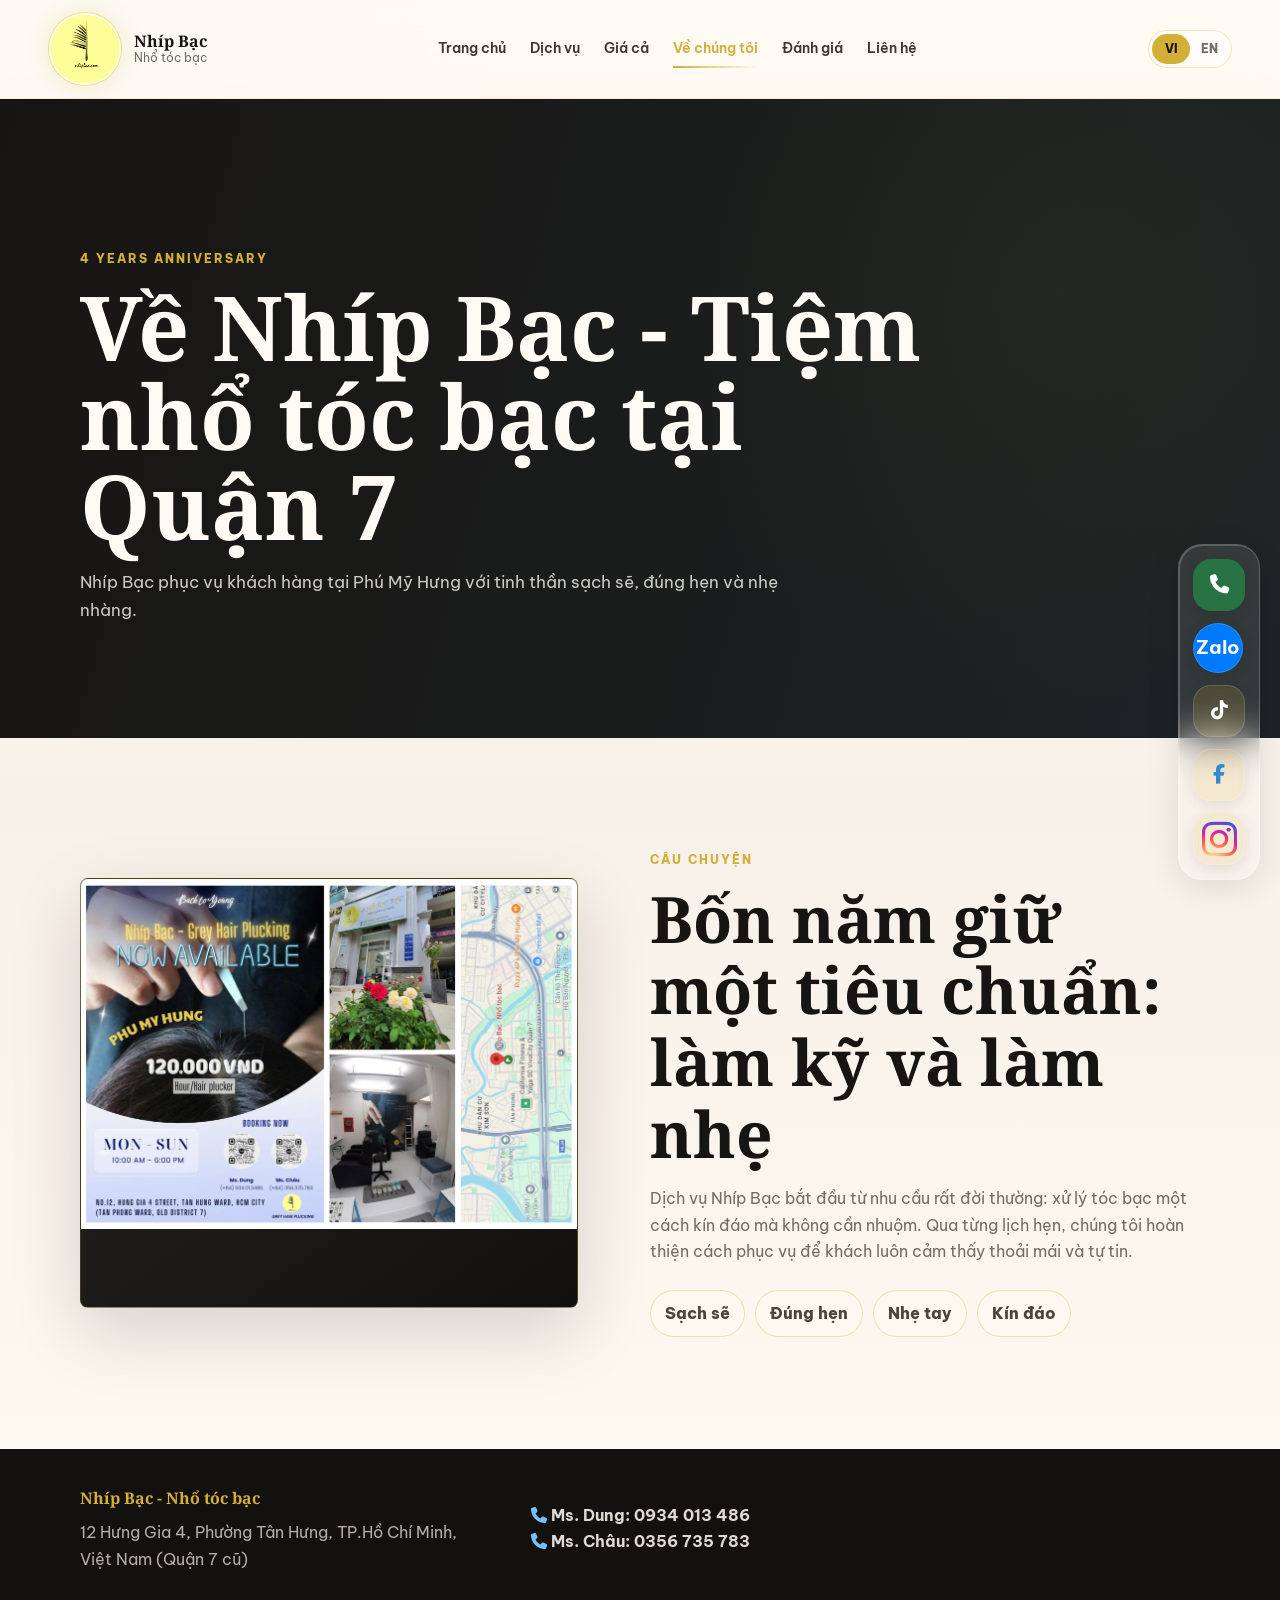
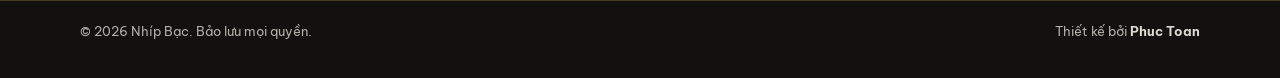
==== commit 04d228be: "Copyright and introduction Phuc Toan" ====
--- a/about.html
+++ b/about.html
@@ -13,6 +13,8 @@
     <link rel="preconnect" href="https://fonts.gstatic.com" crossorigin />
     <link href="https://fonts.googleapis.com/css2?family=Be+Vietnam+Pro:wght@400;500;600;700;800&family=Noto+Serif:wght@600;700;800&display=swap" rel="stylesheet" />
     <link rel="stylesheet" href="assets/css/styles.css" />
+    <link rel="stylesheet" href="assets/css/screen-magnifier.css" />
+    <script src="assets/js/screen-magnifier.js" defer></script>
     <link
       rel="stylesheet"
       href="https://cdnjs.cloudflare.com/ajax/libs/font-awesome/6.5.2/css/all.min.css"
@@ -70,14 +72,29 @@
             <i class="fa-solid fa-phone" style="color: rgb(116, 192, 252);"></i> Ms. Châu: 0356 735 783</a>
           </div>
         </div>
+      <div class="footer-bottom">
+        <div class="container footer-bottom-inner">
+          <p class="footer-copyright">
+            © <span data-year>2026</span>
+            <span data-i18n data-vi="Nhíp Bạc. Bảo lưu mọi quyền." data-en="Nhíp Bạc. All rights reserved.">Nhíp Bạc. Bảo lưu mọi quyền.</span>
+          </p>
+          <p class="footer-credit">
+            <span data-i18n data-vi="Thiết kế bởi" data-en="Design by">Thiết kế bởi</span>
+            <a class="footer-credit-name" href="https://www.facebook.com/profile.php?id=61595115082945" target="_blank" rel="noopener noreferrer">Phuc Toan</a>
+          </p>
+        </div>
+      </div>
       </footer>
   
     <!-- Icon floating dock -->
     <div class="social-floating-dock" id="socialDock">
-      <a class="dock-item dock-phone" href="tel:0934013486" data-contact-phone aria-label="Gọi Nhíp Bạc 0934013486">
-        <i class="fa-solid fa-phone" aria-hidden="true"></i>
-        <span class="dock-label">Gọi điện</span>
-      </a>
+      <div class="dock-phone-group" data-phone-dock>
+        <div class="dock-phone-options" aria-label="Chọn số điện thoại">
+          <a class="dock-phone-option" href="tel:0934013486" data-contact-phone="dung" aria-label="Gọi Ms. Dung 0934 013 486"><i class="fa-solid fa-phone" aria-hidden="true"></i><span class="dock-phone-text">Ms. Dung · 0934 013 486</span></a>
+          <a class="dock-phone-option" href="tel:0356735783" data-contact-phone="chau" aria-label="Gọi Ms. Châu 0356 735 783"><i class="fa-solid fa-phone" aria-hidden="true"></i><span class="dock-phone-text">Ms. Châu · 0356 735 783</span></a>
+        </div>
+        <button type="button" class="dock-item dock-phone" aria-label="Mở lựa chọn số điện thoại" aria-expanded="false" aria-haspopup="true"><i class="fa-solid fa-phone" aria-hidden="true"></i><span class="dock-label">Gọi điện</span></button>
+      </div>
       <a class="dock-item"
           href="https://zalo.me/0934013486"
           target="_blank"
@@ -126,7 +143,7 @@
       </a>
     </div>
 
-    <script src="assets/js/seo-schema.js" defer></script><script src="assets/js/main.js" defer></script>
+    <script src="assets/js/storage.js"></script><script src="assets/js/seo-schema.js" defer></script><script src="assets/js/main.js" defer></script>
     <script src="https://cdn.jsdelivr.net/npm/gsap@3/dist/gsap.min.js"></script>
   </body>
 </html>
--- a/assets/css/styles.css
+++ b/assets/css/styles.css
@@ -1051,6 +1051,125 @@
   padding: clamp(22px, 4vw, 36px);
 }
 
+.booking-component-host {
+  min-width: 0;
+}
+
+.booking-cta-button {
+  min-height: 56px;
+  padding-inline: 28px;
+  font-size: 1.05rem;
+}
+
+body.booking-modal-open {
+  overflow: hidden;
+}
+
+.booking-modal {
+  position: fixed;
+  z-index: 260;
+  inset: 0;
+  display: grid;
+  place-items: center;
+  padding: clamp(12px, 3vw, 32px);
+  background: rgba(23, 21, 18, 0.72);
+  opacity: 0;
+  transition: opacity 180ms ease;
+}
+
+.booking-modal[hidden] {
+  display: none;
+}
+
+.booking-modal.is-open {
+  opacity: 1;
+}
+
+.booking-modal-card {
+  width: min(680px, 100%);
+  max-height: min(900px, calc(100svh - 24px));
+  overflow: auto;
+  padding: clamp(20px, 4vw, 36px);
+  border: 1px solid rgba(212, 175, 55, 0.45);
+  border-radius: 18px;
+  background: var(--cream);
+  transform: translateY(16px) scale(0.98);
+  transition: transform 180ms ease;
+}
+
+.booking-modal.is-open .booking-modal-card {
+  transform: translateY(0) scale(1);
+}
+
+.booking-modal-header {
+  display: flex;
+  align-items: flex-start;
+  justify-content: space-between;
+  gap: 18px;
+  margin-bottom: 8px;
+}
+
+.booking-modal-header h2 {
+  margin: 0;
+  font-family: "Be Vietnam Pro", system-ui, sans-serif;
+  font-size: clamp(1.65rem, 5vw, 2.35rem);
+  line-height: 1.2;
+}
+
+.booking-modal-header .eyebrow {
+  margin-bottom: 8px;
+}
+
+.booking-modal-intro {
+  margin: 0 0 20px;
+  color: var(--muted);
+}
+
+.booking-modal-close {
+  display: grid;
+  flex: 0 0 44px;
+  width: 44px;
+  height: 44px;
+  place-items: center;
+  border: 1px solid rgba(23, 21, 18, 0.16);
+  border-radius: 50%;
+  color: var(--ink);
+  background: rgba(255, 250, 243, 0.72);
+  cursor: pointer;
+  font-size: 1.7rem;
+  line-height: 1;
+}
+
+.booking-modal-close:hover {
+  background: var(--ivory);
+}
+
+@media (max-width: 720px) {
+  .hero-actions .booking-cta-button {
+    width: 100%;
+  }
+
+  .booking-modal {
+    align-items: end;
+    padding: 0;
+  }
+
+  .booking-modal-card {
+    width: 100%;
+    max-height: 94svh;
+    padding: 20px 16px calc(20px + env(safe-area-inset-bottom));
+    border-right: 0;
+    border-bottom: 0;
+    border-left: 0;
+    border-radius: 20px 20px 0 0;
+    transform: translateY(24px);
+  }
+
+  .booking-modal.is-open .booking-modal-card {
+    transform: translateY(0);
+  }
+}
+
 .booking-form {
   display: grid;
   gap: 16px;
@@ -1177,6 +1296,46 @@
   display: block;
   color: rgba(255, 250, 243, 0.86);
   font-weight: 700;
+}
+
+.footer-bottom {
+  margin-top: 28px;
+  padding-top: 20px;
+  border-top: 1px solid var(--line);
+}
+
+.footer-bottom-inner {
+  display: flex;
+  align-items: center;
+  justify-content: space-between;
+  gap: 8px 24px;
+  flex-wrap: wrap;
+}
+
+.footer-bottom p {
+  margin: 0;
+  color: rgba(255, 250, 243, 0.68);
+  font-size: 13px;
+  line-height: 1.6;
+}
+
+.footer-credit-name {
+  color: var(--gold);
+  font-weight: 600;
+}
+
+a.footer-credit-name {
+  display: inline;
+}
+
+a.footer-credit-name:hover {
+  text-decoration: underline;
+  text-underline-offset: 3px;
+}
+
+a.footer-credit-name:focus-visible {
+  outline: 2px solid var(--gold);
+  outline-offset: 3px;
 }
 
 .footer-location {
@@ -1264,7 +1423,7 @@
   box-shadow: 0 8px 32px rgba(0, 0, 0, 0.1), inset 1px 1px 0 rgba(255, 255, 255, 0.2);
   opacity: 0;
   transition: transform 0.55s cubic-bezier(0.32, 0.72, 0, 1), opacity 0.45s ease;
-  touch-action: none;
+  touch-action: manipulation;
 }
 
 .social-floating-dock.hidden {
@@ -1277,6 +1436,7 @@
 .social-floating-dock.show {
   opacity: 1;
   transform: translateY(0);
+  pointer-events: auto;
 }
 
 .dock-item {
@@ -1302,6 +1462,57 @@
   transition: all 0.4s cubic-bezier(0.34, 1.56, 0.64, 1); /* bouncy effect */
 }
 
+.dock-phone-group {
+  position: relative;
+}
+
+.dock-phone-options {
+  position: absolute;
+  right: calc(100% + 12px);
+  bottom: 0;
+  display: grid;
+  gap: 8px;
+  min-width: 210px;
+  opacity: 0;
+  pointer-events: none;
+  transform: translateX(8px);
+  transition: opacity 0.2s ease, transform 0.2s ease, visibility 0.2s ease;
+  visibility: hidden;
+}
+
+.dock-phone-group:hover .dock-phone-options,
+.dock-phone-group:focus-within .dock-phone-options,
+.dock-phone-group.is-open .dock-phone-options {
+  opacity: 1;
+  pointer-events: auto;
+  transform: translateX(0);
+  visibility: visible;
+}
+
+.dock-phone-option {
+  display: flex;
+  align-items: center;
+  gap: 10px;
+  min-height: 48px;
+  padding: 10px 14px;
+  border: 1px solid var(--success);
+  border-radius: 14px;
+  background: var(--success);
+  color: #fff;
+  font-size: 0.9rem;
+  font-weight: 600;
+  white-space: nowrap;
+}
+
+.dock-phone-option:hover {
+  background: var(--success-strong);
+  border-color: var(--success-strong);
+}
+
+.dock-phone-option i {
+  flex: 0 0 auto;
+}
+
 .dock-item.dock-phone {
   background: var(--success);
   border-color: var(--success);
@@ -1520,6 +1731,15 @@
     text-align: center;
   }
 
+  .site-footer {
+    padding-bottom: calc(36px + 72px);
+  }
+
+  .footer-bottom-inner {
+    justify-content: center;
+    text-align: center;
+  }
+
   .social-floating-dock {
     right: 12px;
     bottom: max(12px, env(safe-area-inset-bottom));
@@ -1547,6 +1767,105 @@
     animation-duration: 0.001ms !important;
     animation-iteration-count: 1 !important;
     transition-duration: 0.001ms !important;
+  }
+}
+
+/* Soft page navigation used by the mobile swipe router. */
+body.swipe-page-leaving-next main {
+  opacity: 0;
+  transform: translateX(-24px);
+  transition: opacity 140ms ease, transform 140ms ease;
+}
+
+body.swipe-page-leaving-prev main {
+  opacity: 0;
+  transform: translateX(24px);
+  transition: opacity 140ms ease, transform 140ms ease;
+}
+
+body.swipe-page-entering-next main {
+  animation: swipe-page-enter-next 360ms ease both;
+}
+
+body.swipe-page-entering-prev main {
+  animation: swipe-page-enter-prev 360ms ease both;
+}
+
+.swipe-edge-cue {
+  position: fixed;
+  z-index: 70;
+  top: 50%;
+  display: flex;
+  align-items: center;
+  gap: 8px;
+  min-width: 112px;
+  padding: 8px 12px;
+  border: 1px solid var(--line);
+  border-radius: 9999px;
+  background: rgba(255, 250, 243, 0.9);
+  color: var(--charcoal);
+  font-size: 14px;
+  line-height: 1.4;
+  opacity: 0;
+  pointer-events: none;
+  transform: translateY(-50%) scale(0.94);
+  transition: opacity 160ms ease, transform 160ms ease, border-color 160ms ease;
+  backdrop-filter: saturate(180%) blur(20px);
+}
+
+.swipe-edge-cue.is-next {
+  right: 12px;
+}
+
+.swipe-edge-cue.is-prev {
+  left: 12px;
+}
+
+.swipe-edge-cue.is-visible {
+  opacity: 1;
+  transform: translateY(-50%) scale(1);
+}
+
+.swipe-edge-cue__rail {
+  width: calc(3px + (var(--swipe-progress, 0) * 22px));
+  height: 28px;
+  border-radius: 9999px;
+  background: var(--gold);
+}
+
+.swipe-edge-cue__arrow {
+  color: var(--gold-bright);
+  font-size: 18px;
+  line-height: 1;
+}
+
+.swipe-edge-cue__label {
+  font-size: 13px;
+  font-weight: 600;
+  white-space: nowrap;
+}
+
+@keyframes swipe-page-enter-next {
+  from { opacity: 0; transform: translateX(24px); }
+  to { opacity: 1; transform: translateX(0); }
+}
+
+@keyframes swipe-page-enter-prev {
+  from { opacity: 0; transform: translateX(-24px); }
+  to { opacity: 1; transform: translateX(0); }
+}
+
+@media (prefers-reduced-motion: reduce) {
+  body.swipe-page-leaving-next main,
+  body.swipe-page-leaving-prev main,
+  body.swipe-page-entering-next main,
+  body.swipe-page-entering-prev main {
+    animation: none;
+    transition: none;
+  }
+
+  .swipe-edge-cue {
+    transition: none;
   }
 }
 
--- a/assets/css/screen-magnifier.css
+++ b/assets/css/screen-magnifier.css
@@ -0,0 +1,48 @@
+.screen-magnifier {
+  position: fixed;
+  z-index: 10000;
+  inset: 0;
+  overflow: hidden;
+  pointer-events: none;
+  visibility: hidden;
+  opacity: 0;
+  transition: opacity 120ms ease, visibility 120ms ease;
+}
+
+.screen-magnifier.is-visible {
+  visibility: visible;
+  opacity: 1;
+}
+
+body.screen-magnifier-dragging {
+  user-select: none;
+}
+
+.screen-magnifier__scene {
+  position: absolute;
+  top: 0;
+  left: 0;
+  transform-origin: 0 0;
+  pointer-events: none;
+  user-select: none;
+  will-change: transform;
+}
+
+.screen-magnifier__lens {
+  position: fixed;
+  pointer-events: none;
+  overflow: hidden;
+  width: 150px;
+  height: 150px;
+  border: 3px solid var(--gold, #d4af37);
+  border-radius: 50%;
+  background: var(--ivory, #fffaf3);
+  box-shadow: 0 8px 28px rgba(23, 21, 18, 0.28), inset 0 0 0 1px rgba(255, 250, 243, 0.8);
+  contain: paint;
+}
+
+@media (prefers-reduced-motion: reduce) {
+  .screen-magnifier {
+    transition: none;
+  }
+}
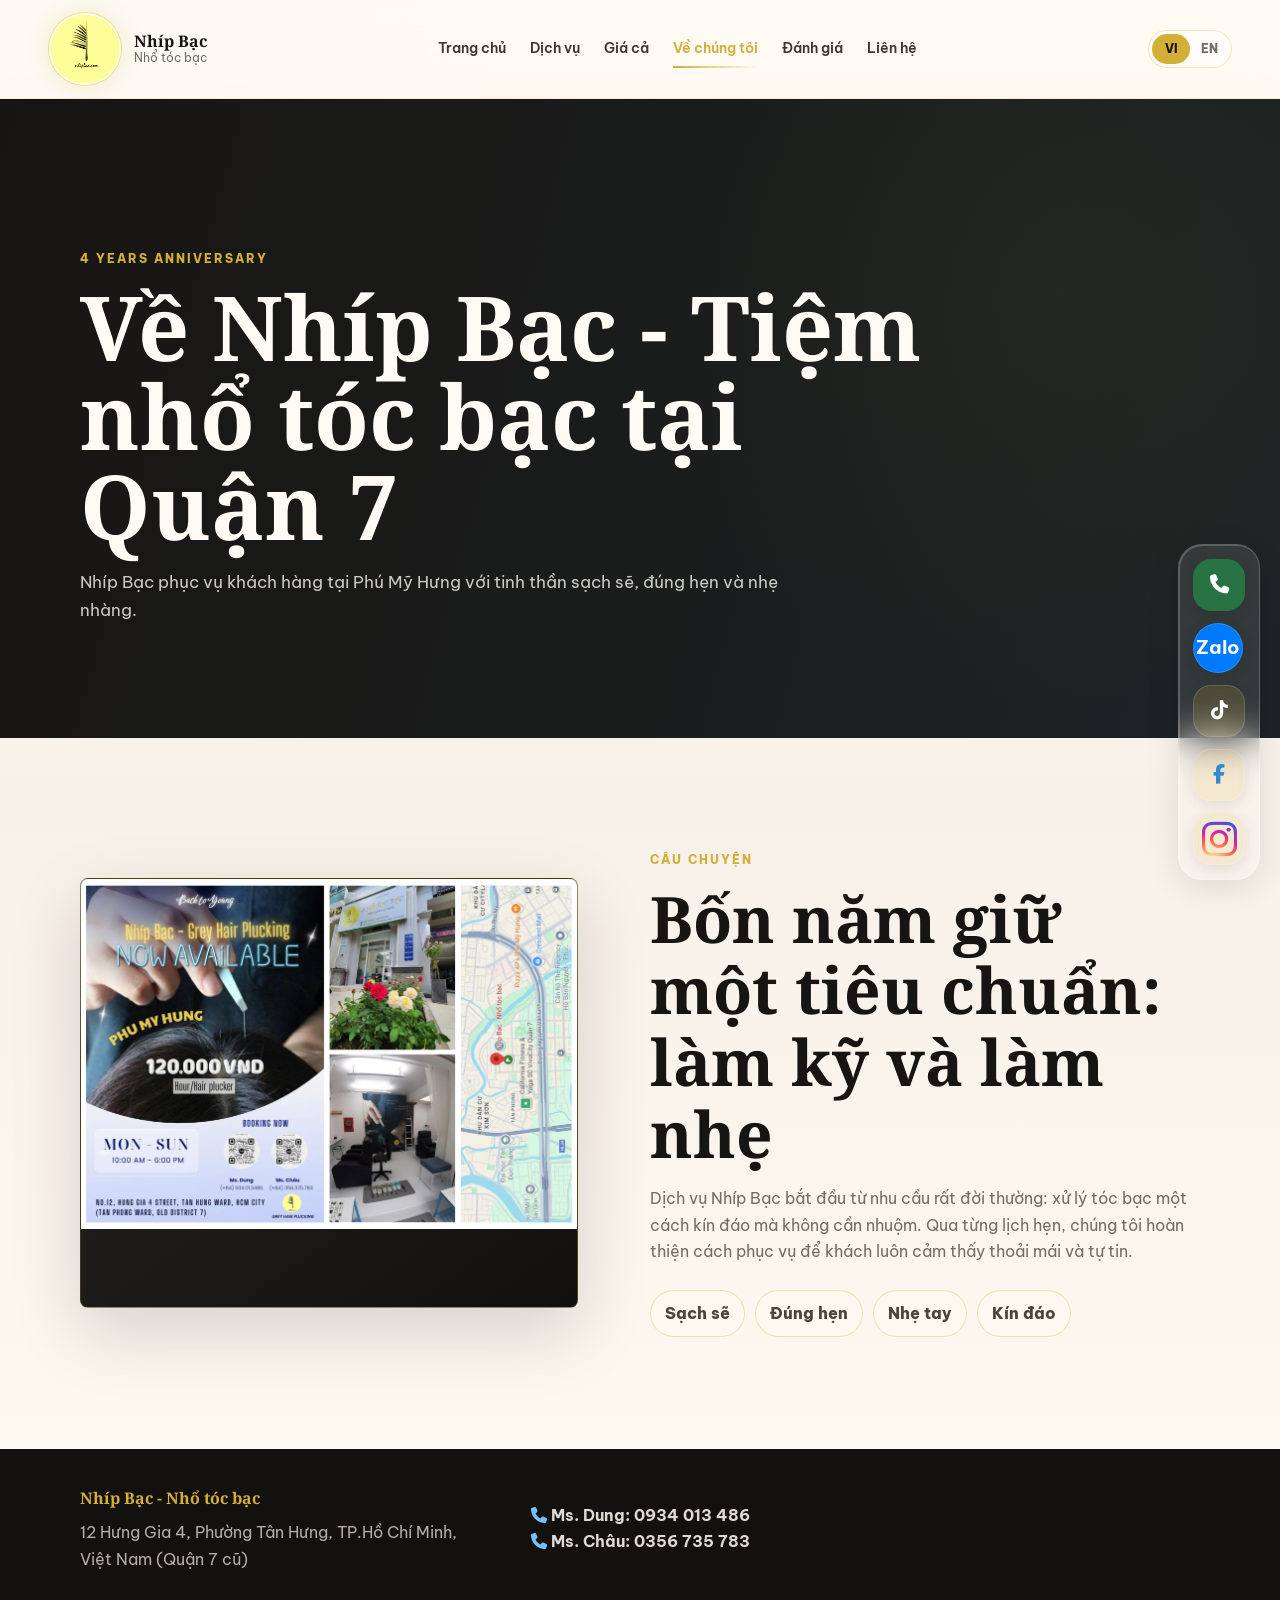
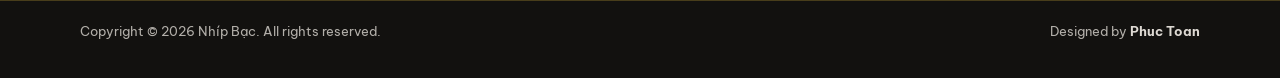
==== commit f6bfdc41: "Change copyright a little bit" ====
--- a/about.html
+++ b/about.html
@@ -74,14 +74,8 @@
         </div>
       <div class="footer-bottom">
         <div class="container footer-bottom-inner">
-          <p class="footer-copyright">
-            © <span data-year>2026</span>
-            <span data-i18n data-vi="Nhíp Bạc. Bảo lưu mọi quyền." data-en="Nhíp Bạc. All rights reserved.">Nhíp Bạc. Bảo lưu mọi quyền.</span>
-          </p>
-          <p class="footer-credit">
-            <span data-i18n data-vi="Thiết kế bởi" data-en="Design by">Thiết kế bởi</span>
-            <a class="footer-credit-name" href="https://www.facebook.com/profile.php?id=61595115082945" target="_blank" rel="noopener noreferrer">Phuc Toan</a>
-          </p>
+          <p class="footer-copyright">Copyright © <span data-year>2026</span> Nhíp Bạc. All rights reserved.</p>
+          <p class="footer-credit">Designed by <a class="footer-credit-name" href="https://www.facebook.com/profile.php?id=61595115082945" target="_blank" rel="noopener noreferrer">Phuc Toan</a></p>
         </div>
       </div>
       </footer>
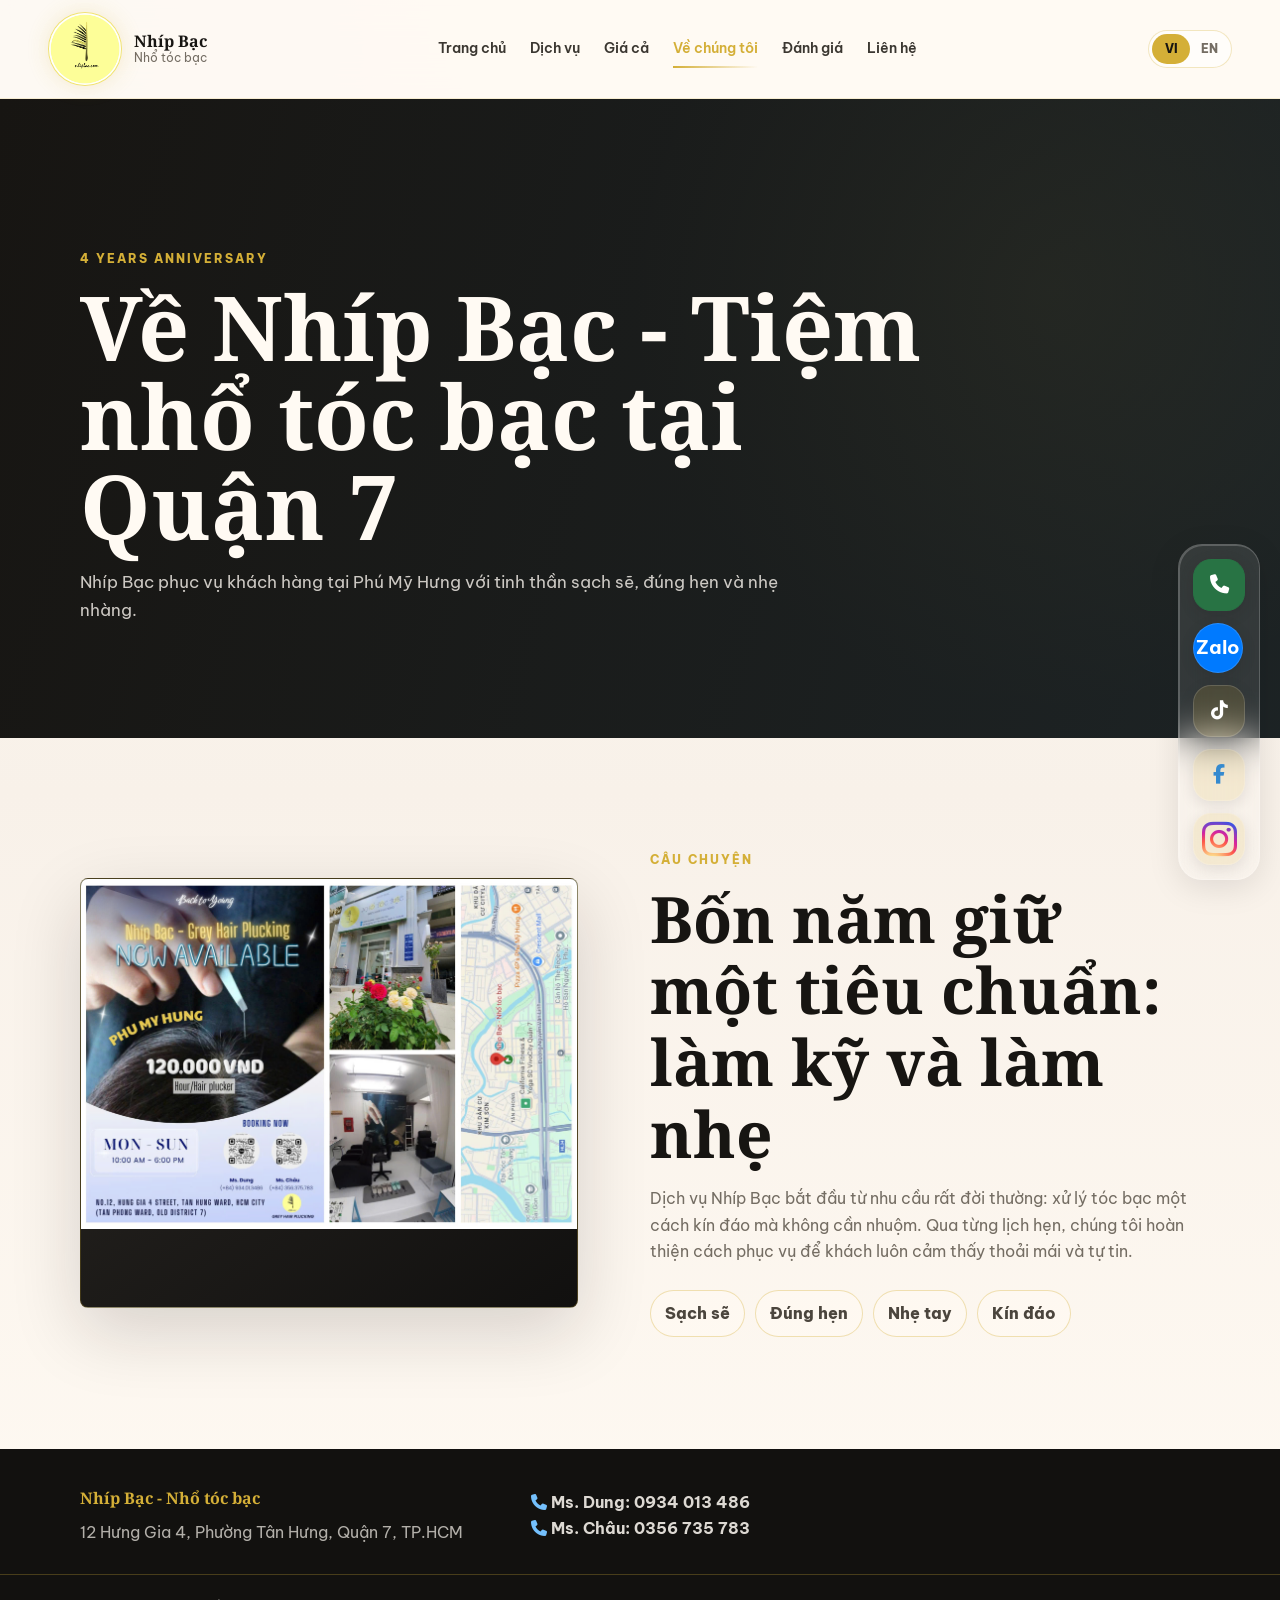
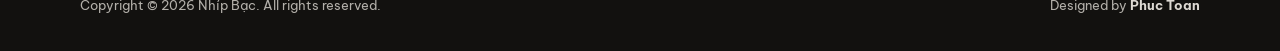
==== commit 44d66528: "seo: normalize nap and harden indexing" ====
--- a/about.html
+++ b/about.html
@@ -61,9 +61,9 @@
           <strong>Nhíp Bạc - Nhổ tóc bạc</strong>
           <p 
           data-i18n
-          data-vi="12 Hưng Gia 4, Phường Tân Hưng, TP.Hồ Chí Minh, Việt Nam (Quận 7 cũ)"
-          data-en="No.12 Hung Gia 4 Street, Tan Hung Ward, Ho Chi Minh City, Viet Nam"
-          >12 Hưng Gia 4, Phường Tân Hưng, TP.Hồ Chí Minh, Việt Nam (Quận 7 cũ)</p>
+          data-vi="12 Hưng Gia 4, Phường Tân Hưng, Quận 7, TP.HCM"
+          data-en="No.12, Hung Gia 4 Street, Tan Hung Ward, District 7, Ho Chi Minh City"
+          >12 Hưng Gia 4, Phường Tân Hưng, Quận 7, TP.HCM</p>
         </div>
         <div>
           <a href="tel:0934013486">
@@ -138,6 +138,6 @@
     </div>
 
     <script src="assets/js/storage.js"></script><script src="assets/js/seo-schema.js" defer></script><script src="assets/js/main.js" defer></script>
-    <script src="https://cdn.jsdelivr.net/npm/gsap@3/dist/gsap.min.js"></script>
+    <script src="https://cdn.jsdelivr.net/npm/gsap@3/dist/gsap.min.js" defer></script>
   </body>
 </html>
--- a/assets/css/styles.css
+++ b/assets/css/styles.css
@@ -1055,6 +1055,17 @@
   min-width: 0;
 }
 
+.booking-honeypot {
+  position: absolute !important;
+  width: 1px;
+  height: 1px;
+  margin: -1px;
+  overflow: hidden;
+  clip: rect(0, 0, 0, 0);
+  white-space: nowrap;
+  border: 0;
+}
+
 .booking-cta-button {
   min-height: 56px;
   padding-inline: 28px;
@@ -1767,6 +1778,14 @@
     animation-duration: 0.001ms !important;
     animation-iteration-count: 1 !important;
     transition-duration: 0.001ms !important;
+  }
+
+  .reveal,
+  .reveal.is-visible,
+  .tilt-card:hover,
+  .tilt-card:focus-within {
+    opacity: 1 !important;
+    transform: none !important;
   }
 }
 
